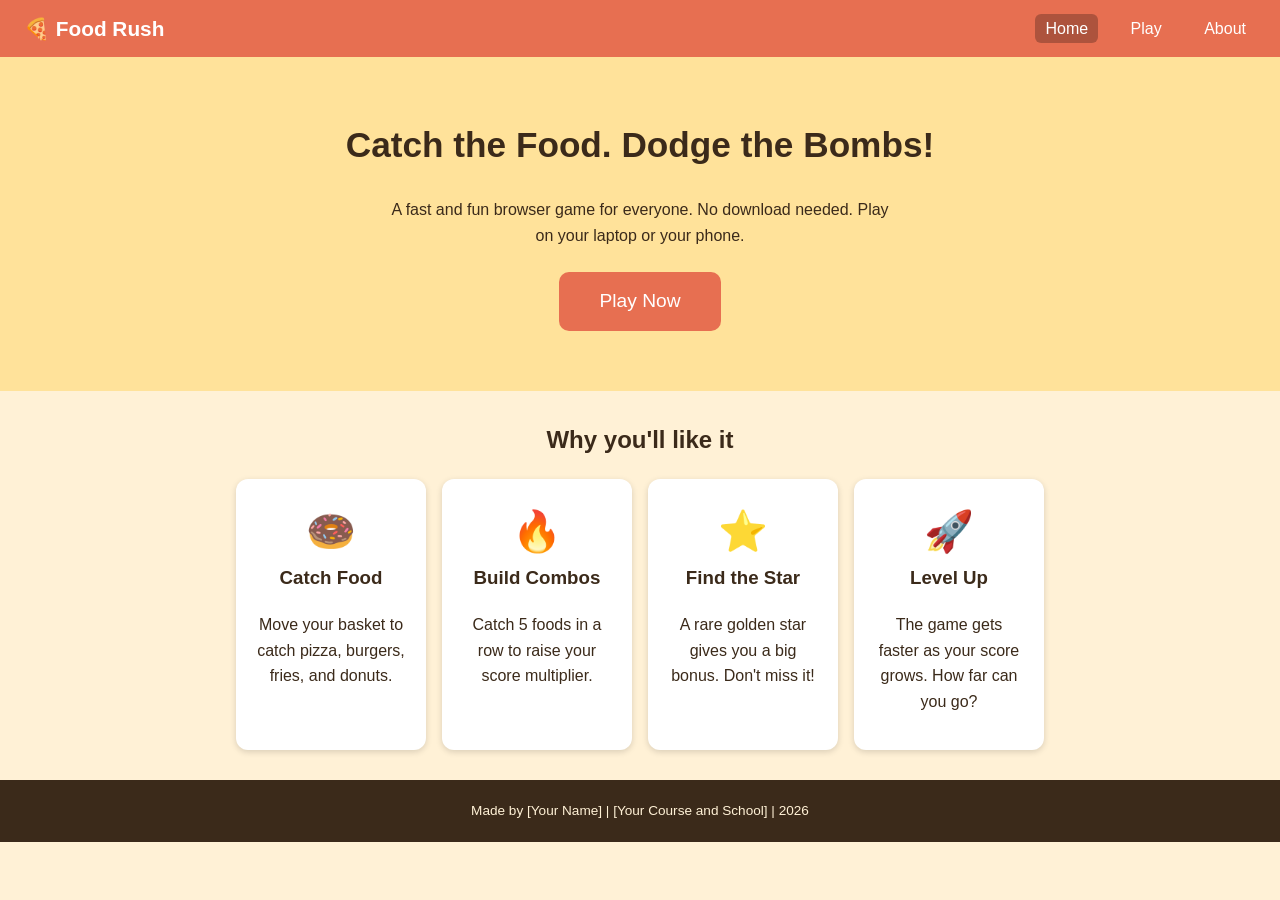
==== index.html @ 898175bd "Add Food Rush website" ====
<!DOCTYPE html>
<html lang="en">
<head>
  <meta charset="UTF-8">
  <meta name="viewport" content="width=device-width, initial-scale=1.0">
  <title>Food Rush - Home</title>
  <link rel="stylesheet" href="style.css">
</head>
<body>

  <!-- Navigation bar (same on every page) -->
  <nav>
    <span class="logo">🍕 Food Rush</span>
    <div class="links">
      <a href="index.html" class="active">Home</a>
      <a href="play.html">Play</a>
      <a href="about.html">About</a>
    </div>
  </nav>

  <!-- Big top section -->
  <header class="hero">
    <h1>Catch the Food. Dodge the Bombs!</h1>
    <p>A fast and fun browser game for everyone. No download needed. Play on your laptop or your phone.</p>
    <a href="play.html" class="big-button">Play Now</a>
  </header>

  <!-- Feature cards -->
  <main>
    <h2>Why you'll like it</h2>
    <div class="cards">
      <div class="card">
        <div class="emoji">🍩</div>
        <h3>Catch Food</h3>
        <p>Move your basket to catch pizza, burgers, fries, and donuts.</p>
      </div>
      <div class="card">
        <div class="emoji">🔥</div>
        <h3>Build Combos</h3>
        <p>Catch 5 foods in a row to raise your score multiplier.</p>
      </div>
      <div class="card">
        <div class="emoji">⭐</div>
        <h3>Find the Star</h3>
        <p>A rare golden star gives you a big bonus. Don't miss it!</p>
      </div>
      <div class="card">
        <div class="emoji">🚀</div>
        <h3>Level Up</h3>
        <p>The game gets faster as your score grows. How far can you go?</p>
      </div>
    </div>
  </main>

  <footer>
    <p>Made by [Your Name] | [Your Course and School] | 2026</p>
  </footer>

</body>
</html>
---- style.css ----
/* ===== Basics ===== */
* {
  box-sizing: border-box;
}

body {
  margin: 0;
  font-family: Verdana, Geneva, sans-serif;
  background: #fff1d6;
  color: #3b2a1a;
  line-height: 1.6;
}

h1, h2, h3 {
  margin-top: 0;
}

/* ===== Navigation bar ===== */
nav {
  display: flex;
  justify-content: space-between;
  align-items: center;
  flex-wrap: wrap;
  padding: 12px 24px;
  background: #e76f51;
  color: white;
}

.logo {
  font-size: 1.3rem;
  font-weight: bold;
}

.links a {
  color: white;
  text-decoration: none;
  margin-left: 18px;
  padding: 6px 10px;
  border-radius: 6px;
}

.links a:hover {
  background: rgba(255, 255, 255, 0.25);
}

/* The page you are currently on */
.links a.active {
  background: rgba(0, 0, 0, 0.25);
}

/* ===== Home page: big top section ===== */
.hero {
  text-align: center;
  padding: 60px 20px;
  background: #ffe29a;
}

.hero h1 {
  font-size: 2.2rem;
}

.hero p {
  max-width: 500px;
  margin: 0 auto 24px;
}

.big-button {
  display: inline-block;
  padding: 14px 40px;
  background: #e76f51;
  color: white;
  font-size: 1.2rem;
  text-decoration: none;
  border-radius: 10px;
}

.big-button:hover {
  background: #f08a6e;
}

/* ===== Home page: cards ===== */
main {
  max-width: 900px;
  margin: 0 auto;
  padding: 30px 20px;
}

main h2 {
  text-align: center;
}

.cards {
  display: flex;
  flex-wrap: wrap;
  gap: 16px;
  justify-content: center;
}

.card {
  width: 190px;
  padding: 20px;
  background: white;
  border-radius: 12px;
  text-align: center;
  box-shadow: 0 2px 6px rgba(0, 0, 0, 0.15);
}

.card .emoji {
  font-size: 2.5rem;
}

/* ===== Play page ===== */
.game-area {
  text-align: center;
}

.hud {
  display: flex;
  justify-content: space-between;
  width: 400px;
  max-width: 100%;
  margin: 0 auto 8px;
  font-size: 1.1rem;
}

canvas {
  background: #ffe29a;
  border: 4px solid #e76f51;
  border-radius: 10px;
  max-width: 100%;
  touch-action: none; /* stops page scrolling while you drag */
}

button {
  margin-top: 12px;
  padding: 10px 28px;
  font-size: 1.1rem;
  background: #e76f51;
  color: white;
  border: none;
  border-radius: 8px;
  cursor: pointer;
}

button:hover {
  background: #f08a6e;
}

.hint {
  font-size: 0.85rem;
  opacity: 0.7;
}

/* ===== About page ===== */
.text-page {
  max-width: 700px;
}

.text-page h2 {
  text-align: left;
  margin-top: 28px;
}

/* ===== Footer ===== */
footer {
  text-align: center;
  padding: 20px;
  background: #3b2a1a;
  color: #fff1d6;
  font-size: 0.85rem;
}

footer p {
  margin: 0;
}

/* ===== Small screens (phones) ===== */
@media (max-width: 500px) {
  nav {
    justify-content: center;
    text-align: center;
  }

  .links a {
    margin: 4px;
  }

  .hero h1 {
    font-size: 1.6rem;
  }
}
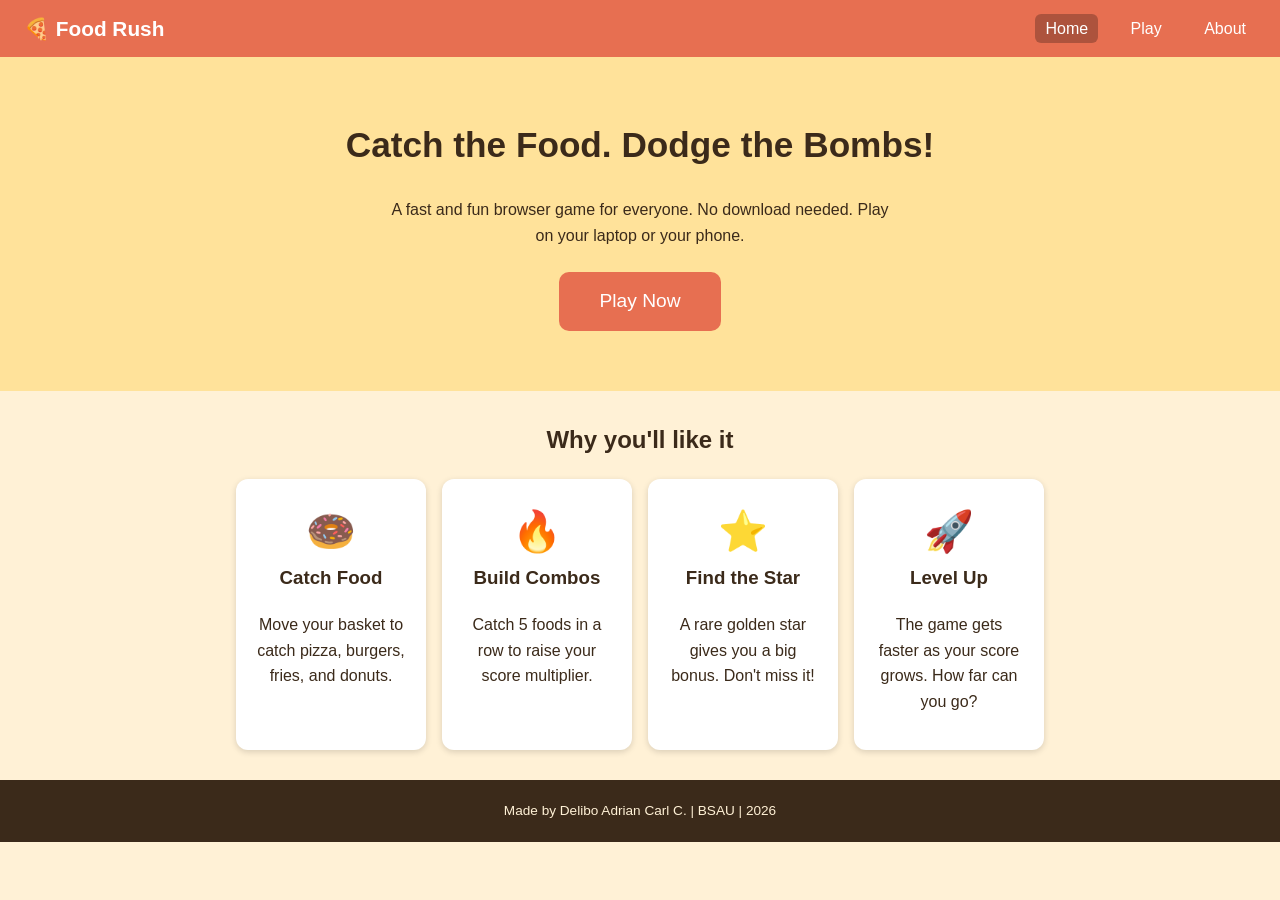
==== commit 6f56e3f2: "Add my name and course" ====
--- a/index.html
+++ b/index.html
@@ -53,7 +53,7 @@
   </main>
 
   <footer>
-    <p>Made by [Your Name] | [Your Course and School] | 2026</p>
+    <p>Made by Delibo Adrian Carl C. | BSAU | 2026</p>
   </footer>
 
 </body>
